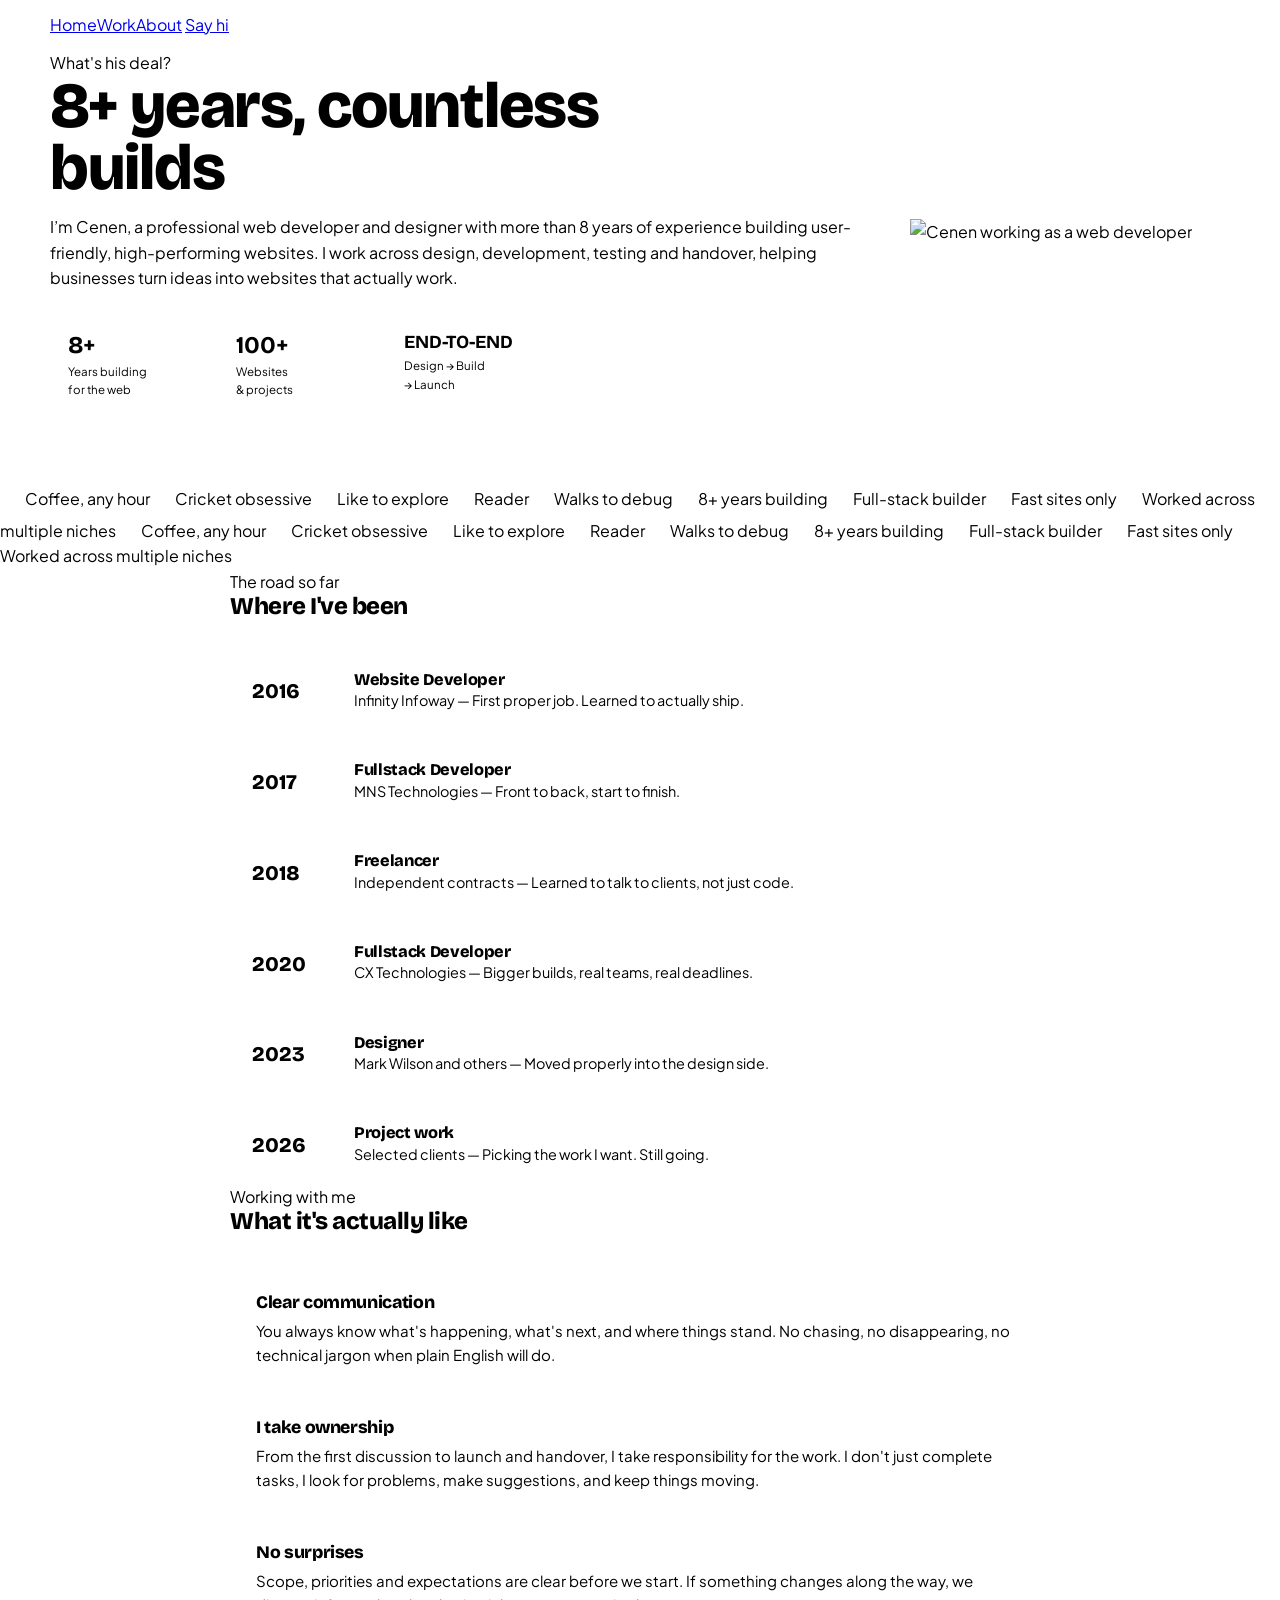
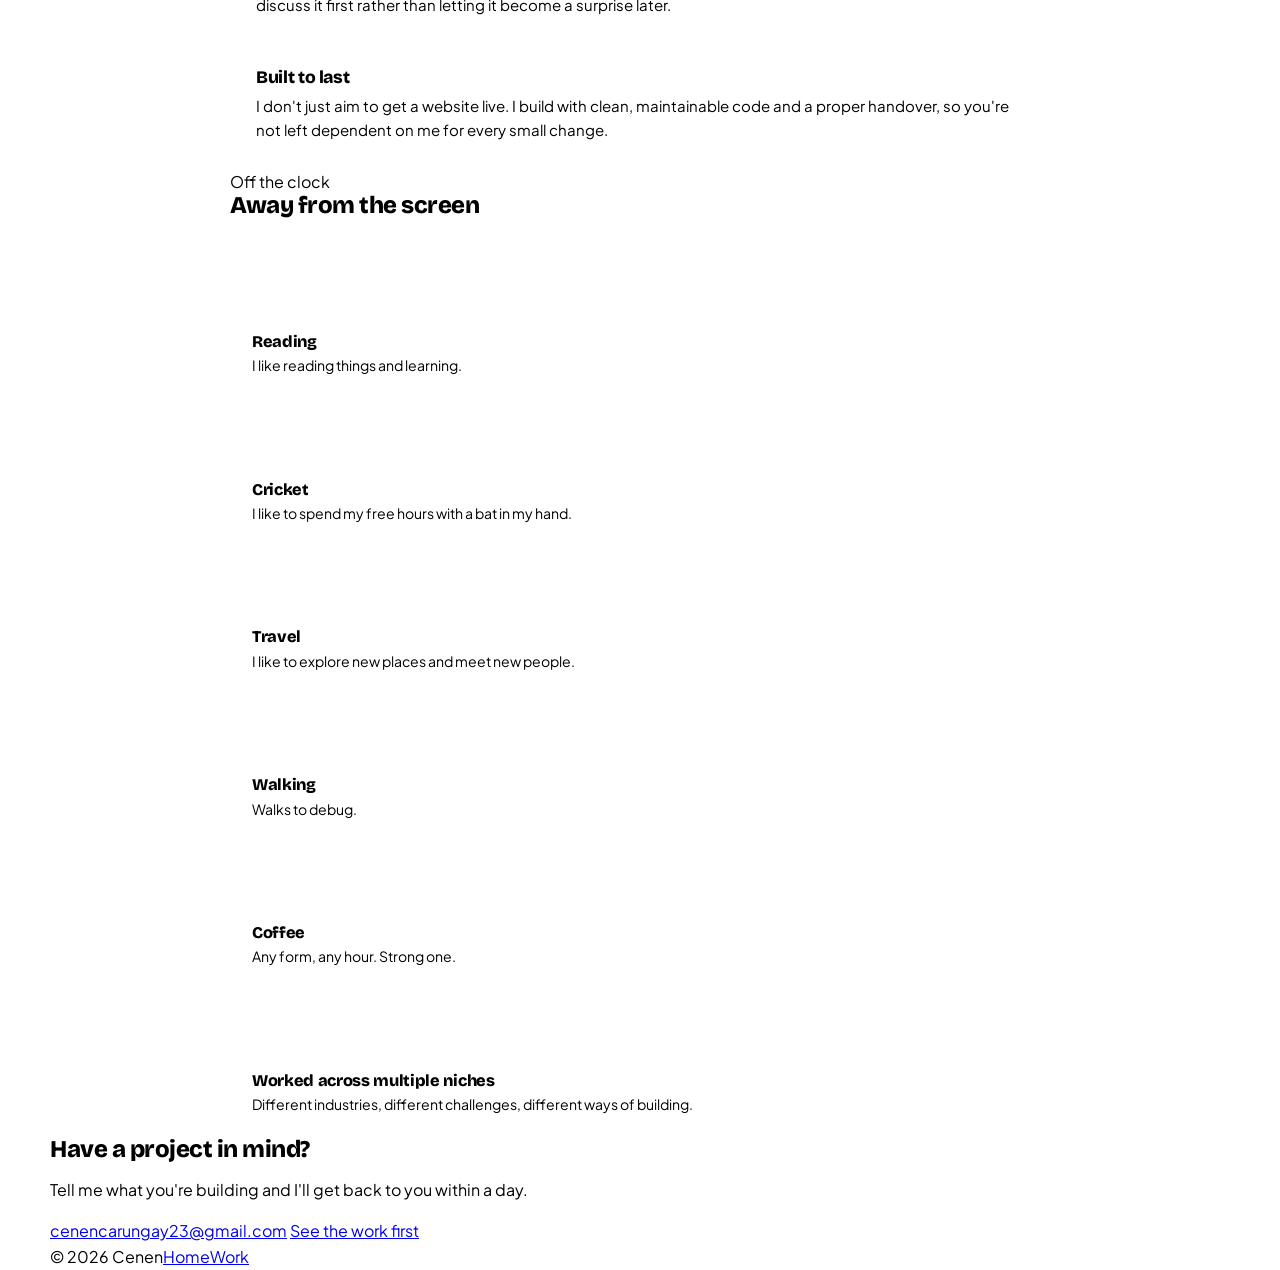
==== about.html @ 4cf8fb5e "Add files via upload" ====
<!DOCTYPE html>
<html lang="en">
<head>
<meta charset="UTF-8">
<meta name="viewport" content="width=device-width,initial-scale=1">
<title>About — Cenen</title>
<meta name="description" content="8+ years, countless builds">
<link rel="preconnect" href="https://fonts.googleapis.com">
<link rel="preconnect" href="https://fonts.gstatic.com" crossorigin>
<link href="https://fonts.googleapis.com/css2?family=Bricolage+Grotesque:opsz,wght@12..96,400..800&family=Plus+Jakarta+Sans:wght@400;500;600;700&display=swap" rel="stylesheet">
<link rel="stylesheet" href="style.css">
</head>
<body>

<nav class="top"><div class="wrap in">
  <a class="brand" href="index.html" id="siteLogo"></a>
  <div class="links">
    <a href="index.html">Home</a><a href="work.html">Work</a><a href="about.html">About</a>
    <a href="mailto:cenencarungay23@gmail.com">Say hi</a>
  </div>
</div></nav>

<section class="blk" style="position:relative;overflow:hidden">
  <div class="wrap" style="display:grid;grid-template-columns:1fr 320px;gap:clamp(24px,5vw,56px);align-items:center" id="topGrid">
    <div>
      <span class="eyeb">What's his deal?</span>
      <h1 style="font-size:clamp(2.2rem,6vw,4rem);max-width:15ch;margin-bottom:16px" data-kin>8+ years, countless builds</h1>
      <p class="lead">I’m Cenen, a professional web developer and designer with more than 8 years of experience building user-friendly, high-performing websites. I work across design, development, testing and handover, helping businesses turn ideas into websites that actually work.</p>
 <div style="display:flex;gap:12px;margin-top:28px;flex-wrap:wrap">

  <div style="background:#fff;border:2px solid var(--ink);border-radius:16px;padding:14px 18px;box-shadow:4px 4px 0 var(--ink);min-width:120px">
    <strong style="display:block;font-family:'Bricolage Grotesque';font-size:1.5rem;line-height:1">8+</strong>
    <span style="display:block;font-size:.72rem;color:var(--ink2);margin-top:6px">Years building<br>for the web</span>
  </div>

  <div style="background:#fff;border:2px solid var(--ink);border-radius:16px;padding:14px 18px;box-shadow:4px 4px 0 var(--ink);min-width:120px">
    <strong style="display:block;font-family:'Bricolage Grotesque';font-size:1.5rem;line-height:1">100+</strong>
    <span style="display:block;font-size:.72rem;color:var(--ink2);margin-top:6px">Websites<br>& projects</span>
  </div>

  <div style="background:#fff;border:2px solid var(--ink);border-radius:16px;padding:14px 18px;box-shadow:4px 4px 0 var(--ink);min-width:145px">
    <strong style="display:block;font-family:'Bricolage Grotesque';font-size:1.15rem;line-height:1">END-TO-END</strong>
    <span style="display:block;font-size:.72rem;color:var(--ink2);margin-top:6px">Design → Build<br>→ Launch</span>
  </div>

</div>
   
</div>
    <div id="portrait" class="plx" data-plx="-6">
  <img src="Images/coder.png" alt="Cenen working as a web developer">
</div>
  </div>
  <span class="sticker" style="--r:-11deg;bottom:8%;left:3%"><svg width="60" height="60"><use href="#s-wrench"/></svg></span>
</section>

<div class="strip"><div class="rail" id="rail"></div></div>

<!-- TIMELINE -->
<section class="blk rv">
  <div class="wrap tight">
    <span class="eyeb">The road so far</span>
    <h2 class="big" data-kin>Where I've been</h2>
    <div style="display:grid;gap:14px;margin-top:36px" id="road"></div>
  </div>
</section>

<!-- HOW I WORK -->
<section class="blk rv">
  <div class="wrap tight">
    <span class="eyeb">Working with me</span>
    <h2 class="big" data-kin>What it's actually like</h2>
    <div class="grid" style="grid-template-columns:repeat(auto-fit,minmax(250px,1fr));margin-top:36px">
      <div class="card" style="padding:26px"><h3 style="font-size:1.1rem;margin-bottom:8px">Clear communication</h3><p style="margin:0;color:var(--ink2);font-size:.94rem">You always know what's happening, what's next, and where things stand. No chasing, no disappearing, no technical jargon when plain English will do.</p></div>
      <div class="card" style="padding:26px"><h3 style="font-size:1.1rem;margin-bottom:8px">I take ownership</h3><p style="margin:0;color:var(--ink2);font-size:.94rem">From the first discussion to launch and handover, I take responsibility for the work. I don't just complete tasks, I look for problems, make suggestions, and keep things moving.</p></div>
      <div class="card" style="padding:26px"><h3 style="font-size:1.1rem;margin-bottom:8px">No surprises</h3><p style="margin:0;color:var(--ink2);font-size:.94rem">Scope, priorities and expectations are clear before we start. If something changes along the way, we discuss it first rather than letting it become a surprise later.</p></div>
      <div class="card" style="padding:26px"><h3 style="font-size:1.1rem;margin-bottom:8px">Built to last</h3><p style="margin:0;color:var(--ink2);font-size:.94rem">I don't just aim to get a website live. I build with clean, maintainable code and a proper handover, so you're not left dependent on me for every small change.</p></div>
    </div>
  </div>
</section>

<!-- OFF THE CLOCK -->
<section class="blk rv">
  <div class="wrap tight">
    <span class="eyeb">Off the clock</span>
    <h2 class="big" data-kin>Away from the screen</h2>
    <div class="grid" style="grid-template-columns:repeat(auto-fit,minmax(180px,1fr));margin-top:34px" id="hobbies"></div>
  </div>
</section>

<section class="blk rv">
  <div class="wrap">
    <div class="finale">
      <h2>Have a project in mind?</h2>
      <p>Tell me what you're building and I'll get back to you within a day.</p>
      <div class="cta" style="justify-content:center">
        <a href="mailto:cenencarungay23@gmail.com" class="btn sun">cenencarungay23@gmail.com</a>
        <a href="work.html" class="btn ghost">See the work first</a>
      </div>
    </div>
    <div class="foot"><span>© 2026 Cenen</span><a href="index.html">Home</a><a href="work.html">Work</a></div>
  </div>
</section>

<script src="app.js"></script>
<script>
document.addEventListener('DOMContentLoaded',()=>{
 

 const bits=[['s-coffee','Coffee, any hour'],['s-bat','Cricket obsessive'],['s-plane','Like to explore'],
    ['s-book','Reader'],['s-walk','Walks to debug'],
    ['s-code','8+ years building'],['s-layers','Full-stack builder'],['s-bolt','Fast sites only'],['s-compass','Worked across multiple niches']];
  document.getElementById('rail').innerHTML=[...bits,...bits]
    .map(([id,t])=>`<span class="mini"><svg width="25" height="25"><use href="#${id}"/></svg>${t}</span>`).join('');

  const road=[
    ['2016','Website Developer','Infinity Infoway','First proper job. Learned to actually ship.'],
    ['2017','Fullstack Developer','MNS Technologies','Front to back, start to finish.'],
    ['2018','Freelancer','Independent contracts','Learned to talk to clients, not just code.'],
    ['2020','Fullstack Developer','CX Technologies','Bigger builds, real teams, real deadlines.'],
    ['2023','Designer','Mark Wilson and others','Moved properly into the design side.'],
    ['2026','Project work','Selected clients','Picking the work I want. Still going.'],
  ];
  document.getElementById('road').innerHTML=road.map(([y,r,c,n])=>`
    <div class="card" style="display:grid;grid-template-columns:84px 1fr;gap:18px;align-items:center;padding:18px 22px">
      <span style="font-family:Bricolage Grotesque;font-weight:800;font-size:1.3rem">${y}</span>
      <div><h4 style="font-size:1.02rem">${r}</h4>
      <p style="margin:2px 0 0;color:var(--ink2);font-size:.9rem">${c} — ${n}</p></div>
    </div>`).join('');

  const hob=[['s-book','Reading','I like reading things and learning.'],
    ['s-bat','Cricket','I like to spend my free hours with a bat in my hand.'],
    ['s-plane','Travel','I like to explore new places and meet new people.'],
    ['s-walk','Walking','Walks to debug.'],
    ['s-coffee','Coffee','Any form, any hour. Strong one.'],
    ['s-compass','Worked across multiple niches','Different industries, different challenges, different ways of building.']];
  document.getElementById('hobbies').innerHTML=hob.map(([id,t,d])=>`
    <div class="card" style="padding:22px">
      <svg width="42" height="42" style="margin-bottom:12px"><use href="#${id}"/></svg>
      <h4 style="font-size:1.02rem;margin-bottom:5px">${t}</h4>
      <p style="margin:0;color:var(--ink2);font-size:.88rem">${d}</p>
    </div>`).join('');

  if(window.innerWidth<820) document.getElementById('topGrid').style.gridTemplateColumns='1fr';
});
</script>
</body>
</html>
---- style.css ----
{
--bg:#EDEEF9; --bg2:#F7F7FD; --ink:#191B2E; --ink2:#5B5E7A;
--tomato:#FF5C39; --sky:#3E7BFA; --grass:#2FA36B; --sun:#FFC53D; --grape:#8B5CF6;
--shadow:5px 6px 0 var(--ink);
--shadow-lg:9px 11px 0 var(--ink);
}
{box-sizing;}
html{scroll-behavior;}
body{
margin:0;background(--bg);color(--ink);
font-family:'Plus Jakarta Sans',system-ui,sans-serif;line-height:1.6;
-webkit-font-smoothing;overflow-x;
}
h1,h2,h3,h4,.disp{font-family:'Bricolage Grotesque',sans-serif;font-weight:800;line-height:.96;letter-spacing:-.02em;margin:0;}
a{color;}
img,svg{display;max-width:100%;}
::selection{background(--sun);}
a,button{outline:3px solid var(--sky);outline-offset:3px;border-radius:10px;}
@media(prefers-reduced-motion){{animation-duration:.01ms!important;animation-iteration-count:1!important;transition-duration:.01ms!important;scroll-behavior!important;}}
.wrap{max-width:1180px;margin:0 auto;padding:0 clamp(18px,4vw,40px);}
.tight{max-width:820px;}

/* ---------- nav ---------- .*/
nav.top{position;top:0;z-index:80;background(237,238,249,.85);backdrop-filter(12px);border-bottom:2px solid var(--ink);}
nav.top .in{display;align-items;gap:12px;padding:12px 0;}
.brand{display;align-items;gap:9px;text-decoration;font-family:'Bricolage Grotesque';font-weight:800;font-size:1.14rem;}
.brand .blob{width:26px;height:26px;background(--tomato);border:2px solid var(--ink);border-radius:52% 48% 44% 56%/56% 46% 54% 44%;animation 7s ease-in-out infinite;}
@keyframes morph{50%{border-radius:44% 56% 56% 44%/48% 56% 44% 52%;transform(12deg);}}
nav.top .links{margin-left;display;gap:4p
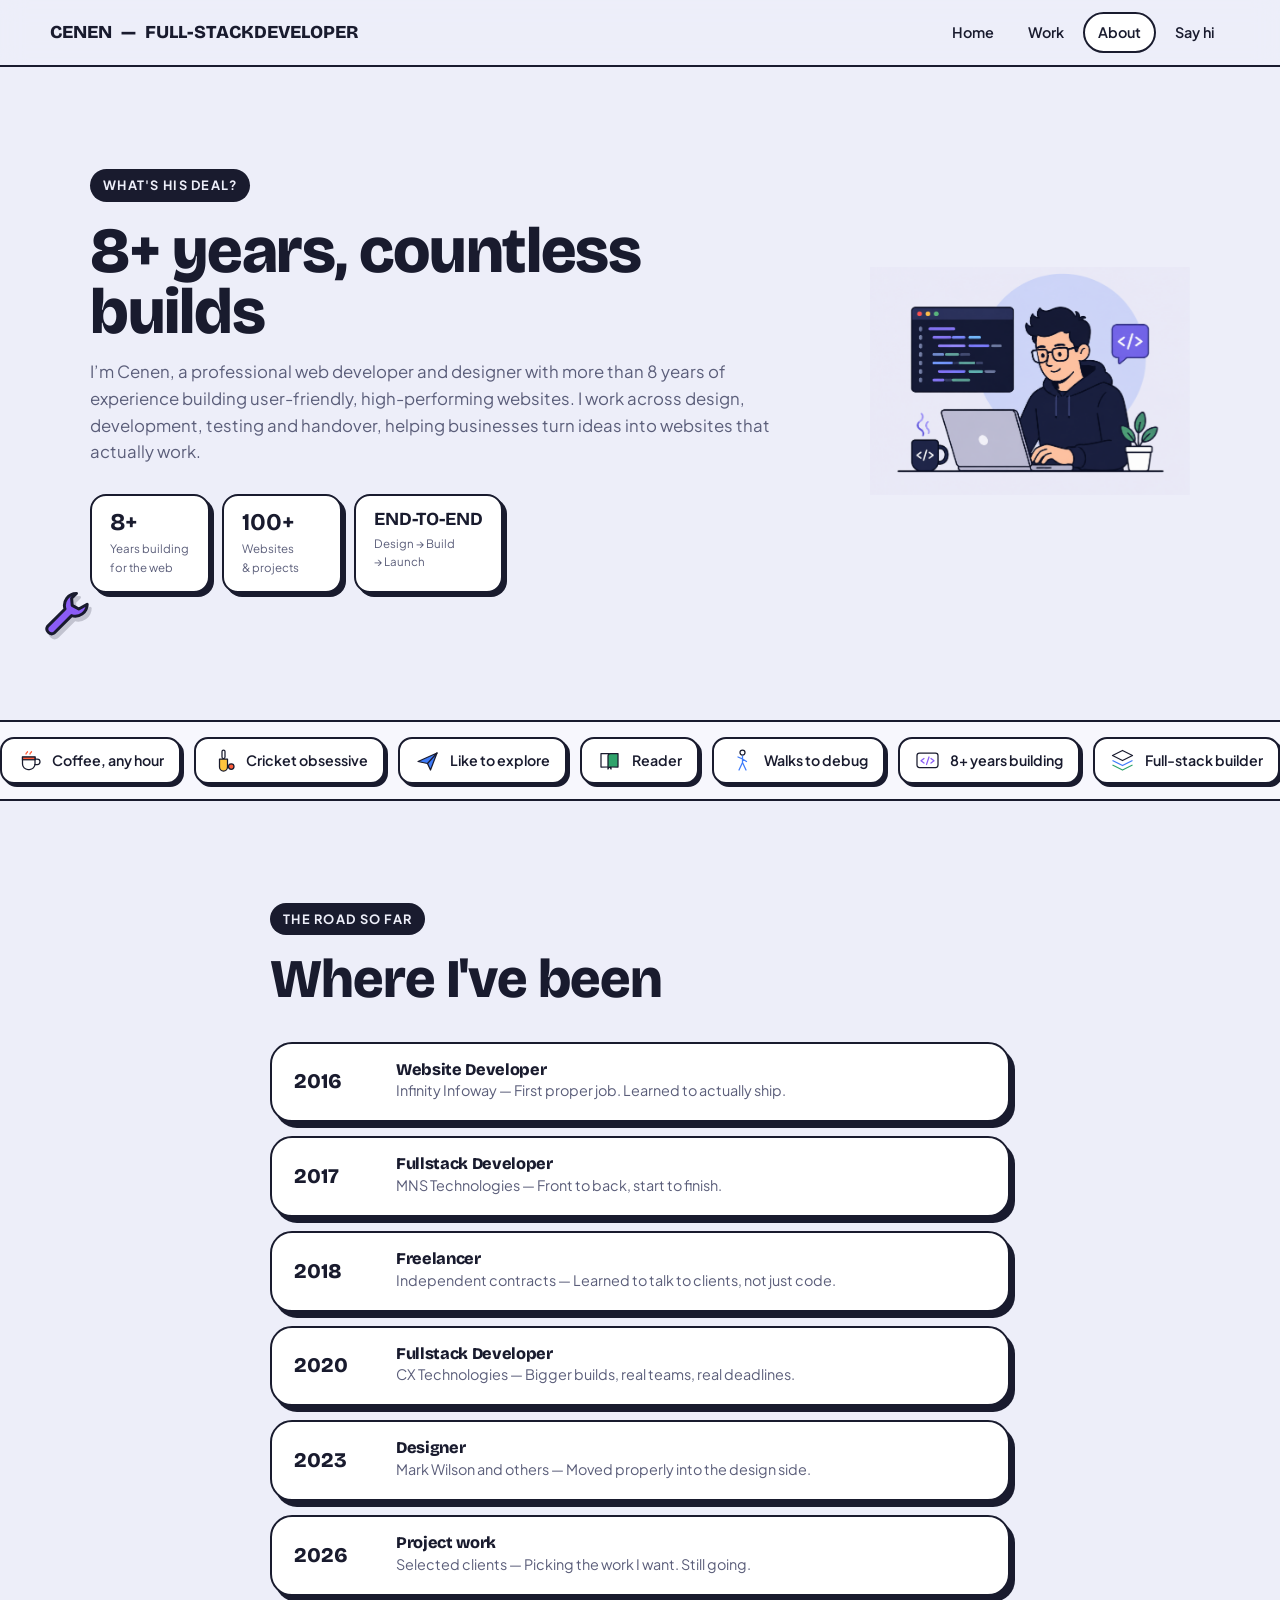
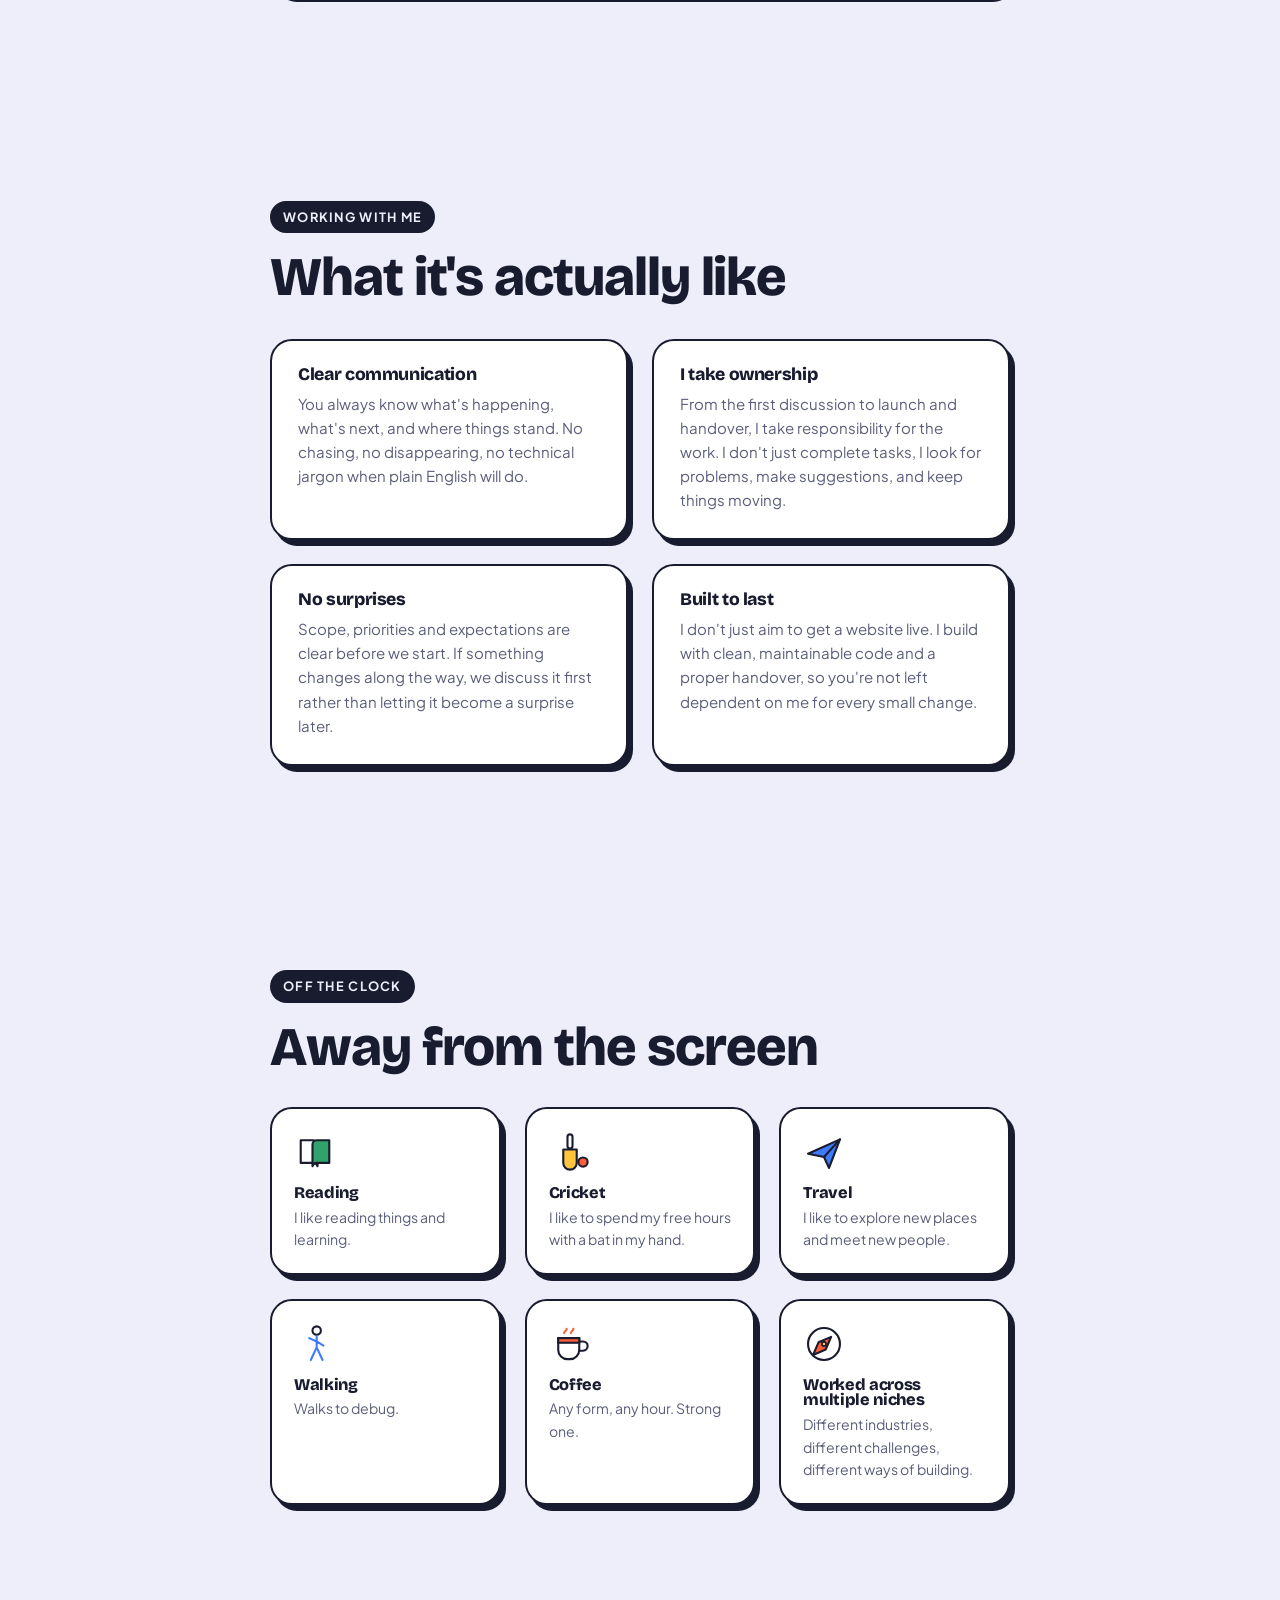
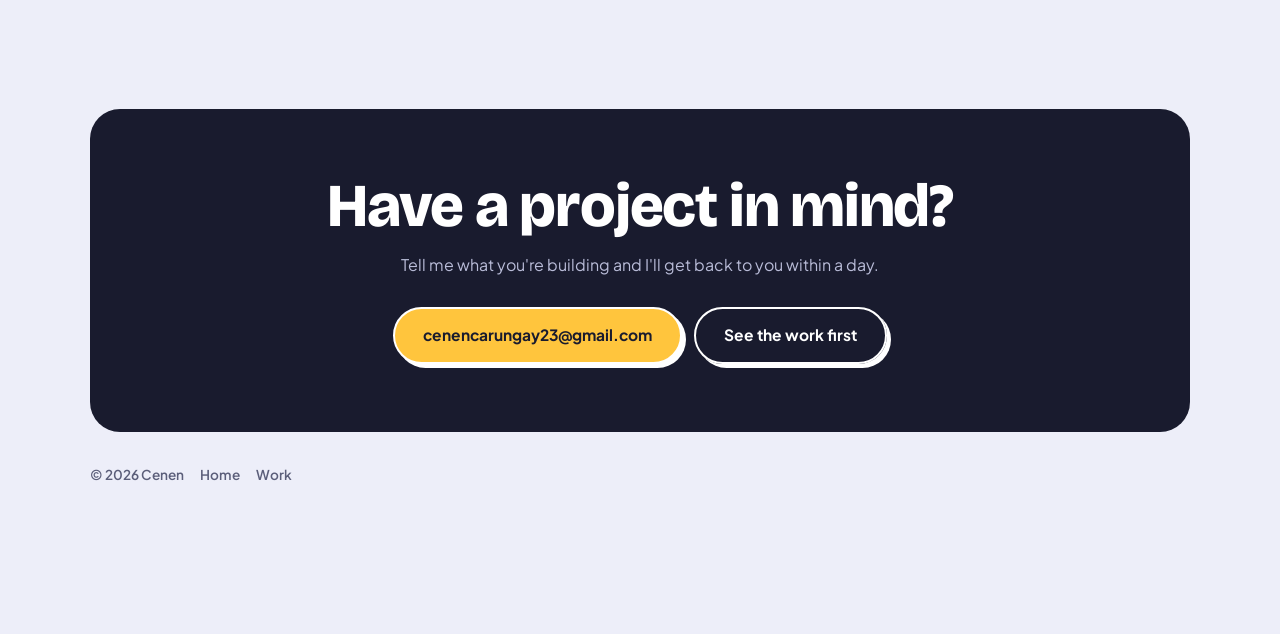
==== commit 281780ae: "Update about.html" ====
--- a/about.html
+++ b/about.html
@@ -3,7 +3,7 @@
 <head>
 <meta charset="UTF-8">
 <meta name="viewport" content="width=device-width,initial-scale=1">
-<title>About — Cenen</title>
+<title>About-Cenen</title>
 <meta name="description" content="8+ years, countless builds">
 <link rel="preconnect" href="https://fonts.googleapis.com">
 <link rel="preconnect" href="https://fonts.gstatic.com" crossorigin>
--- a/style.css
+++ b/style.css
@@ -1,29 +1,350 @@
-{
---bg:#EDEEF9; --bg2:#F7F7FD; --ink:#191B2E; --ink2:#5B5E7A;
---tomato:#FF5C39; --sky:#3E7BFA; --grass:#2FA36B; --sun:#FFC53D; --grape:#8B5CF6;
---shadow:5px 6px 0 var(--ink);
---shadow-lg:9px 11px 0 var(--ink);
-}
-{box-sizing;}
-html{scroll-behavior;}
+/* Cenen Portfolio — clean shared stylesheet
+   Work-page and case-study styles are scoped so editing one page
+   does not change the other.
+*/
+
+:root{
+  --bg:#EDEEF9; --bg2:#F7F7FD; --ink:#191B2E; --ink2:#5B5E7A;
+  --tomato:#FF5C39; --sky:#3E7BFA; --grass:#2FA36B; --sun:#FFC53D; --grape:#8B5CF6;
+  --shadow:5px 6px 0 var(--ink);
+  --shadow-lg:9px 11px 0 var(--ink);
+}
+
+*{box-sizing:border-box;}
+html{scroll-behavior:smooth;}
 body{
-margin:0;background(--bg);color(--ink);
-font-family:'Plus Jakarta Sans',system-ui,sans-serif;line-height:1.6;
--webkit-font-smoothing;overflow-x;
-}
-h1,h2,h3,h4,.disp{font-family:'Bricolage Grotesque',sans-serif;font-weight:800;line-height:.96;letter-spacing:-.02em;margin:0;}
-a{color;}
-img,svg{display;max-width:100%;}
-::selection{background(--sun);}
-a,button{outline:3px solid var(--sky);outline-offset:3px;border-radius:10px;}
-@media(prefers-reduced-motion){{animation-duration:.01ms!important;animation-iteration-count:1!important;transition-duration:.01ms!important;scroll-behavior!important;}}
+  margin:0;background:var(--bg);color:var(--ink);
+  font-family:'Plus Jakarta Sans',system-ui,sans-serif;line-height:1.6;
+  -webkit-font-smoothing:antialiased;overflow-x:hidden;
+}
+h1,h2,h3,h4,.disp{
+  font-family:'Bricolage Grotesque',sans-serif;font-weight:800;
+  line-height:.96;letter-spacing:-.02em;margin:0;
+}
+a{color:inherit;}
+img,svg{display:block;max-width:100%;}
+::selection{background:var(--sun);}
+a:focus-visible,button:focus-visible{
+  outline:3px solid var(--sky);outline-offset:3px;border-radius:10px;
+}
+@media(prefers-reduced-motion:reduce){
+  *{animation-duration:.01ms!important;animation-iteration-count:1!important;
+  transition-duration:.01ms!important;scroll-behavior:auto!important;}
+}
 .wrap{max-width:1180px;margin:0 auto;padding:0 clamp(18px,4vw,40px);}
 .tight{max-width:820px;}
 
-/* ---------- nav ---------- .*/
-nav.top{position;top:0;z-index:80;background(237,238,249,.85);backdrop-filter(12px);border-bottom:2px solid var(--ink);}
-nav.top .in{display;align-items;gap:12px;padding:12px 0;}
-.brand{display;align-items;gap:9px;text-decoration;font-family:'Bricolage Grotesque';font-weight:800;font-size:1.14rem;}
-.brand .blob{width:26px;height:26px;background(--tomato);border:2px solid var(--ink);border-radius:52% 48% 44% 56%/56% 46% 54% 44%;animation 7s ease-in-out infinite;}
-@keyframes morph{50%{border-radius:44% 56% 56% 44%/48% 56% 44% 52%;transform(12deg);}}
-nav.top .links{margin-left;display;gap:4p
+/* ---------- nav ---------- */
+nav.top{
+  position:sticky;top:0;z-index:80;background:rgba(237,238,249,.85);
+  backdrop-filter:blur(12px);border-bottom:2px solid var(--ink);
+}
+nav.top .in{display:flex;align-items:center;gap:12px;padding:12px 0;}
+.brand{
+  display:flex;align-items:center;gap:9px;text-decoration:none;
+  font-family:'Bricolage Grotesque';font-weight:800;font-size:1.14rem;
+}
+.brand .blob{
+  width:26px;height:26px;background:var(--tomato);border:2px solid var(--ink);
+  border-radius:52% 48% 44% 56%/56% 46% 54% 44%;
+  animation:morph 7s ease-in-out infinite;
+}
+@keyframes morph{
+  50%{border-radius:44% 56% 56% 44%/48% 56% 44% 52%;transform:rotate(12deg);}
+}
+nav.top .links{margin-left:auto;display:flex;gap:4px;flex-wrap:wrap;}
+nav.top .links a{
+  text-decoration:none;font-weight:600;font-size:.9rem;padding:7px 13px;
+  border-radius:999px;border:2px solid transparent;transition:.18s;
+}
+nav.top .links a:hover,nav.top .links a.on{
+  border-color:var(--ink);background:#fff;
+}
+
+/* ---------- buttons ---------- */
+.btn{
+  display:inline-flex;align-items:center;justify-content:center;gap:9px;
+  text-decoration:none;font-weight:700;font-size:.97rem;min-height:52px;
+  padding:14px 28px;border-radius:999px;border:2px solid var(--ink);
+  background:#fff;cursor:pointer;box-shadow:3px 3px 0 var(--ink);
+  transition:transform .16s,box-shadow .16s;font-family:inherit;color:var(--ink);
+}
+.btn:hover{transform:translate(-1px,-1px);box-shadow:4px 4px 0 var(--ink);}
+.btn:active{transform:translate(1px,1px);box-shadow:1px 1px 0 var(--ink);}
+.btn.solid{background:var(--tomato);color:#fff;}
+.btn.sun{background:var(--sun);}
+.btn.ghost{background:#fff;}
+.cta{display:flex;gap:12px;flex-wrap:wrap;margin-top:30px;}
+
+/* ---------- shared bits ---------- */
+.eyeb{
+  display:inline-block;font-weight:700;font-size:.8rem;text-transform:uppercase;
+  letter-spacing:.1em;background:var(--ink);color:var(--bg);
+  padding:6px 13px;border-radius:99px;margin-bottom:18px;
+}
+h2.big{font-size:clamp(2rem,5vw,3.4rem);margin-bottom:14px;max-width:19ch;}
+.lead{color:var(--ink2);font-size:1.05rem;max-width:60ch;margin:0;}
+section.blk{padding:clamp(56px,8vw,104px) 0;position:relative;}
+.card{background:#fff;border:2px solid var(--ink);border-radius:22px;box-shadow:var(--shadow);}
+
+/* ---------- kinetic type ---------- */
+.kin{display:inline-block;}
+.kin .ch{display:inline-block;opacity:0;transform:translateY(.5em) rotate(-6deg);}
+.kin.go .ch{animation:chIn .55s cubic-bezier(.2,.9,.25,1) forwards;}
+@keyframes chIn{to{opacity:1;transform:none;}}
+.hl{position:relative;white-space:nowrap;}
+.hl::after{
+  content:"";position:absolute;left:-2%;right:-2%;bottom:.06em;height:.28em;
+  background:var(--sun);z-index:-1;border-radius:5px;
+  transform:rotate(-1.2deg) scaleX(0);transform-origin:left;
+  transition:transform .6s .5s cubic-bezier(.2,.9,.25,1);
+}
+.hl.go::after{transform:rotate(-1.2deg) scaleX(1);}
+
+/* ---------- stickers ---------- */
+.sticker{
+  position:absolute;z-index:4;cursor:grab;touch-action:none;user-select:none;
+  filter:drop-shadow(3px 4px 0 rgba(25,27,46,.2));
+  animation:bob 5.5s ease-in-out infinite;
+}
+.sticker:active{cursor:grabbing;}
+@keyframes bob{
+  0%,100%{transform:translateY(0) rotate(var(--r,0deg));}
+  50%{transform:translateY(-10px) rotate(calc(var(--r,0deg) + 3deg));}
+}
+.sticker.held{
+  animation:none!important;z-index:60;
+  filter:drop-shadow(9px 11px 0 rgba(25,27,46,.24));
+}
+
+/* ---------- marquee ---------- */
+.strip{
+  margin-top:24px;border-top:2px solid var(--ink);border-bottom:2px solid var(--ink);
+  background:var(--bg2);padding:15px 0;overflow:hidden;
+}
+.rail{display:flex;gap:13px;width:max-content;animation:slide 36s linear infinite;}
+.strip:hover .rail{animation-play-state:paused;}
+@keyframes slide{to{transform:translateX(-50%);}}
+.mini{
+  display:flex;align-items:center;gap:10px;background:#fff;border:2px solid var(--ink);
+  border-radius:14px;padding:9px 15px;white-space:nowrap;font-weight:600;
+  font-size:.89rem;box-shadow:3px 3px 0 var(--ink);
+}
+
+/* ============================================================
+   WORK PAGE — keep these rules scoped to .work-page
+   ============================================================ */
+.filters{
+  display:flex;gap:9px;flex-wrap:wrap;margin:30px 0 26px;
+}
+.filters button{
+  font-weight:700;font-size:.86rem;padding:9px 16px;border-radius:99px;
+  cursor:pointer;border:2px solid var(--ink);background:#fff;
+  box-shadow:3px 3px 0 var(--ink);transition:.16s;font-family:inherit;
+}
+.filters button:hover{
+  transform:translate(-1px,-1px);box-shadow:4px 4px 0 var(--ink);
+}
+.filters button.on{background:var(--ink);color:var(--bg);}
+.grid{
+  display:grid;grid-template-columns:repeat(auto-fill,minmax(290px,1fr));gap:24px;
+}
+.wcard{
+  display:block;text-decoration:none;background:#fff;border:2px solid var(--ink);
+  border-radius:22px;overflow:hidden;box-shadow:var(--shadow);
+  transition:transform .22s,box-shadow .22s;
+}
+.wcard:hover{
+  transform:translate(-3px,-5px);box-shadow:var(--shadow-lg);
+}
+.wcard .art{
+  height:220px;overflow:hidden;border-bottom:2px solid var(--ink);background:#fff;
+}
+.wcard .art img{
+  width:100%;height:100%;object-fit:contain;object-position:center top;
+  display:block;transition:transform .35s;
+}
+.wcard .art svg{
+  width:100%;height:auto;display:block;transition:transform .35s;
+}
+.wcard:hover .art img,
+.wcard:hover .art svg{transform:scale(1.04);}
+.wcard .meta{
+  padding:15px 17px;display:flex;align-items:center;justify-content:space-between;gap:10px;
+}
+.wcard .meta b{font-size:1rem;}
+.wcard .meta small{
+  display:block;color:var(--ink2);font-weight:600;font-size:.8rem;margin-top:2px;
+}
+.tag{
+  font-size:.76rem;font-weight:700;padding:5px 11px;border-radius:99px;
+  border:2px solid var(--ink);white-space:nowrap;
+}
+
+/* ============================================================
+   CASE STUDY PAGE — isolated from Work page
+   ============================================================ */
+
+.case-hero{padding:clamp(36px,6vw,72px) 0 0;}
+.back{
+  display:inline-flex;align-items:center;gap:7px;font-weight:700;font-size:.9rem;
+  text-decoration:none;margin-bottom:22px;
+}
+.back:hover{color:var(--tomato);}
+.case-title{
+  font-size:clamp(2.2rem,6vw,4.2rem);margin-bottom:16px;
+}
+.facts{
+  display:grid;grid-template-columns:repeat(4,1fr);gap:0;border:2px solid var(--ink);
+  border-radius:18px;overflow:hidden;background:#fff;margin:34px 0;
+}
+.facts div{padding:18px 20px;border-right:2px solid var(--ink);}
+.facts div:last-child{border-right:none;}
+.facts dt{
+  font-size:.74rem;text-transform:uppercase;letter-spacing:.09em;
+  font-weight:700;color:var(--ink2);
+}
+.facts dd{margin:5px 0 0;font-weight:700;font-size:1.02rem;}
+.case-body{width:100%;}
+.case-body h3{
+  font-size:clamp(1.3rem,2.6vw,1.9rem);margin:44px 0 12px;
+}
+.case-body p{
+  color:var(--ink2);font-size:1.03rem;margin:0 0 14px;
+}
+.case-body ul{
+  color:var(--ink2);padding-left:20px;margin:0 0 14px;
+}
+.case-body li{margin-bottom:7px;}
+.shotframe{
+  width:100%;border:2px solid var(--ink);border-radius:22px;overflow:hidden;
+  box-shadow:var(--shadow);margin:30px 0;background:#fff;
+}
+.shotframe img{
+  display:block;width:100%;height:auto;max-width:100%;
+}
+.todo{
+  background:#FFF6D8;border:2px dashed var(--ink);border-radius:14px;
+  padding:14px 18px;font-size:.9rem;font-weight:600;margin:18px 0;
+}
+.nextcase{
+  display:flex;justify-content:space-between;align-items:center;gap:16px;
+  flex-wrap:wrap;border-top:2px solid var(--ink);padding-top:26px;margin-top:56px;
+}
+
+/* ---------- pinned scroll scene ---------- */
+.pin-outer{height:280vh;position:relative;}
+.pin{
+  position:sticky;top:0;height:100vh;display:flex;align-items:center;overflow:hidden;
+}
+.pin-track{display:flex;gap:28px;padding:0 6vw;will-change:transform;}
+.pin-card{
+  flex:0 0 clamp(240px,26vw,340px);background:#fff;border:2px solid var(--ink);
+  border-radius:24px;padding:28px;box-shadow:var(--shadow);
+}
+.pin-card b{
+  display:inline-block;font-family:'Bricolage Grotesque';font-size:1.15rem;width:40px;
+  height:40px;line-height:36px;text-align:center;border:2px solid var(--ink);
+  border-radius:99px;background:var(--sun);margin-bottom:14px;
+}
+.pin-card h4{font-size:1.15rem;margin-bottom:7px;}
+.pin-card p{margin:0;color:var(--ink2);font-size:.93rem;}
+
+/* ---------- parallax ---------- */
+.plx{will-change:transform;}
+
+/* ---------- finale ---------- */
+.finale{
+  background:var(--ink);color:var(--bg);border-radius:30px;
+  padding:clamp(34px,6vw,68px);text-align:center;position:relative;overflow:hidden;
+}
+.finale h2{
+  color:#fff;font-size:clamp(2rem,6vw,3.8rem);margin:0 auto 16px;max-width:17ch;
+}
+.finale p{color:#B9BCD8;max-width:46ch;margin:0 auto;}
+.finale .btn{border-color:#fff;box-shadow:4px 4px 0 #fff;}
+.finale .btn.ghost{background:transparent;color:#fff;}
+.foot{
+  display:flex;gap:16px;flex-wrap:wrap;align-items:center;padding:32px 0 46px;
+  font-size:.85rem;color:var(--ink2);font-weight:600;
+}
+.foot a{text-decoration:none;}
+.foot a:hover{color:var(--ink);}
+
+/* ---------- reveal ---------- */
+.rv{transition:opacity .65s ease,transform .65s ease;}
+.rv.pre{opacity:0;transform:translateY(24px);}
+.rv.pre.in{opacity:1;transform:none;}
+
+/* ---------- build sequence on the monitor ---------- */
+.playbtn{cursor:pointer;transition:opacity .3s;}
+.playbtn .pb-bg,.playbtn .pb-icon{
+  transition:transform .2s;transform-box:fill-box;transform-origin:center;
+}
+.playbtn:hover .pb-bg{transform:scale(1.12);}
+.playbtn:hover .pb-icon{transform:scale(1.12);}
+.playbtn .pb-ring{
+  transform-box:fill-box;transform-origin:center;
+  animation:pbring 2.2s ease-out infinite;
+}
+@keyframes pbring{
+  0%{transform:scale(1);opacity:.55;}
+  70%,100%{transform:scale(1.55);opacity:0;}
+}
+.playbtn:focus-visible .pb-bg{stroke:var(--sky);stroke-width:6;}
+#screenLayer .pop{
+  transform-box:fill-box;transform-origin:center;opacity:0;
+  animation:scPop .45s cubic-bezier(.2,.9,.25,1) forwards;
+}
+@keyframes scPop{
+  from{opacity:0;transform:scale(.82) translateY(6px);}
+  to{opacity:1;transform:none;}
+}
+#screenLayer .typ{opacity:0;animation:scTyp .3s steps(1) forwards;}
+@keyframes scTyp{to{opacity:1;}}
+#screenLayer .caret{
+  opacity:0;animation:scCaret .8s steps(2,start) infinite;animation-delay:inherit;
+}
+@keyframes scCaret{
+  0%,49%{opacity:1;}50%,100%{opacity:0;}
+}
+#screenLayer .confetti{
+  transform-box:fill-box;transform-origin:center;opacity:0;
+  animation:scConf .9s ease-out forwards;
+}
+@keyframes scConf{
+  0%{opacity:0;transform:scale(.4) rotate(0);}
+  40%{opacity:1;}
+  100%{opacity:0;transform:scale(1.3) translateY(-26px) rotate(180deg);}
+}
+.build-bar{display:flex;align-items:center;gap:14px;flex-wrap:wrap;margin-top:14px;}
+#buildCaption{font-weight:700;font-size:.9rem;color:var(--ink2);}
+#buildDots{display:flex;gap:6px;}
+#buildDots i{
+  width:9px;height:9px;border-radius:50%;border:2px solid var(--ink);
+  background:transparent;display:block;transition:background .25s;
+}
+#buildDots i.on{background:var(--sun);}
+
+/* ---------- responsive ---------- */
+@media(max-width:900px){
+  .sticker{display:none;}
+  .pin-outer{height:auto;}
+  .pin{position:static;height:auto;padding:20px 0;}
+  .pin-track{flex-direction:column;padding:0;transform:none!important;}
+  .pin-card{flex:1 1 auto;}
+}
+
+@media(max-width:700px){
+  nav.top .in{padding:10px 18px;}
+  nav.top .links a{font-size:.78rem;padding:6px 8px;}
+  .grid{grid-template-columns:1fr;}
+  .wcard .art{height:220px;}
+
+ .facts{grid-template-columns:1fr 1fr;}
+.facts div:nth-child(2){border-right:none;}
+.facts div{border-bottom:2px solid var(--ink);}
+.facts div:nth-child(3),
+.facts div:nth-child(4){border-bottom:none;}
+.shotframe{border-radius:16px;}
+}
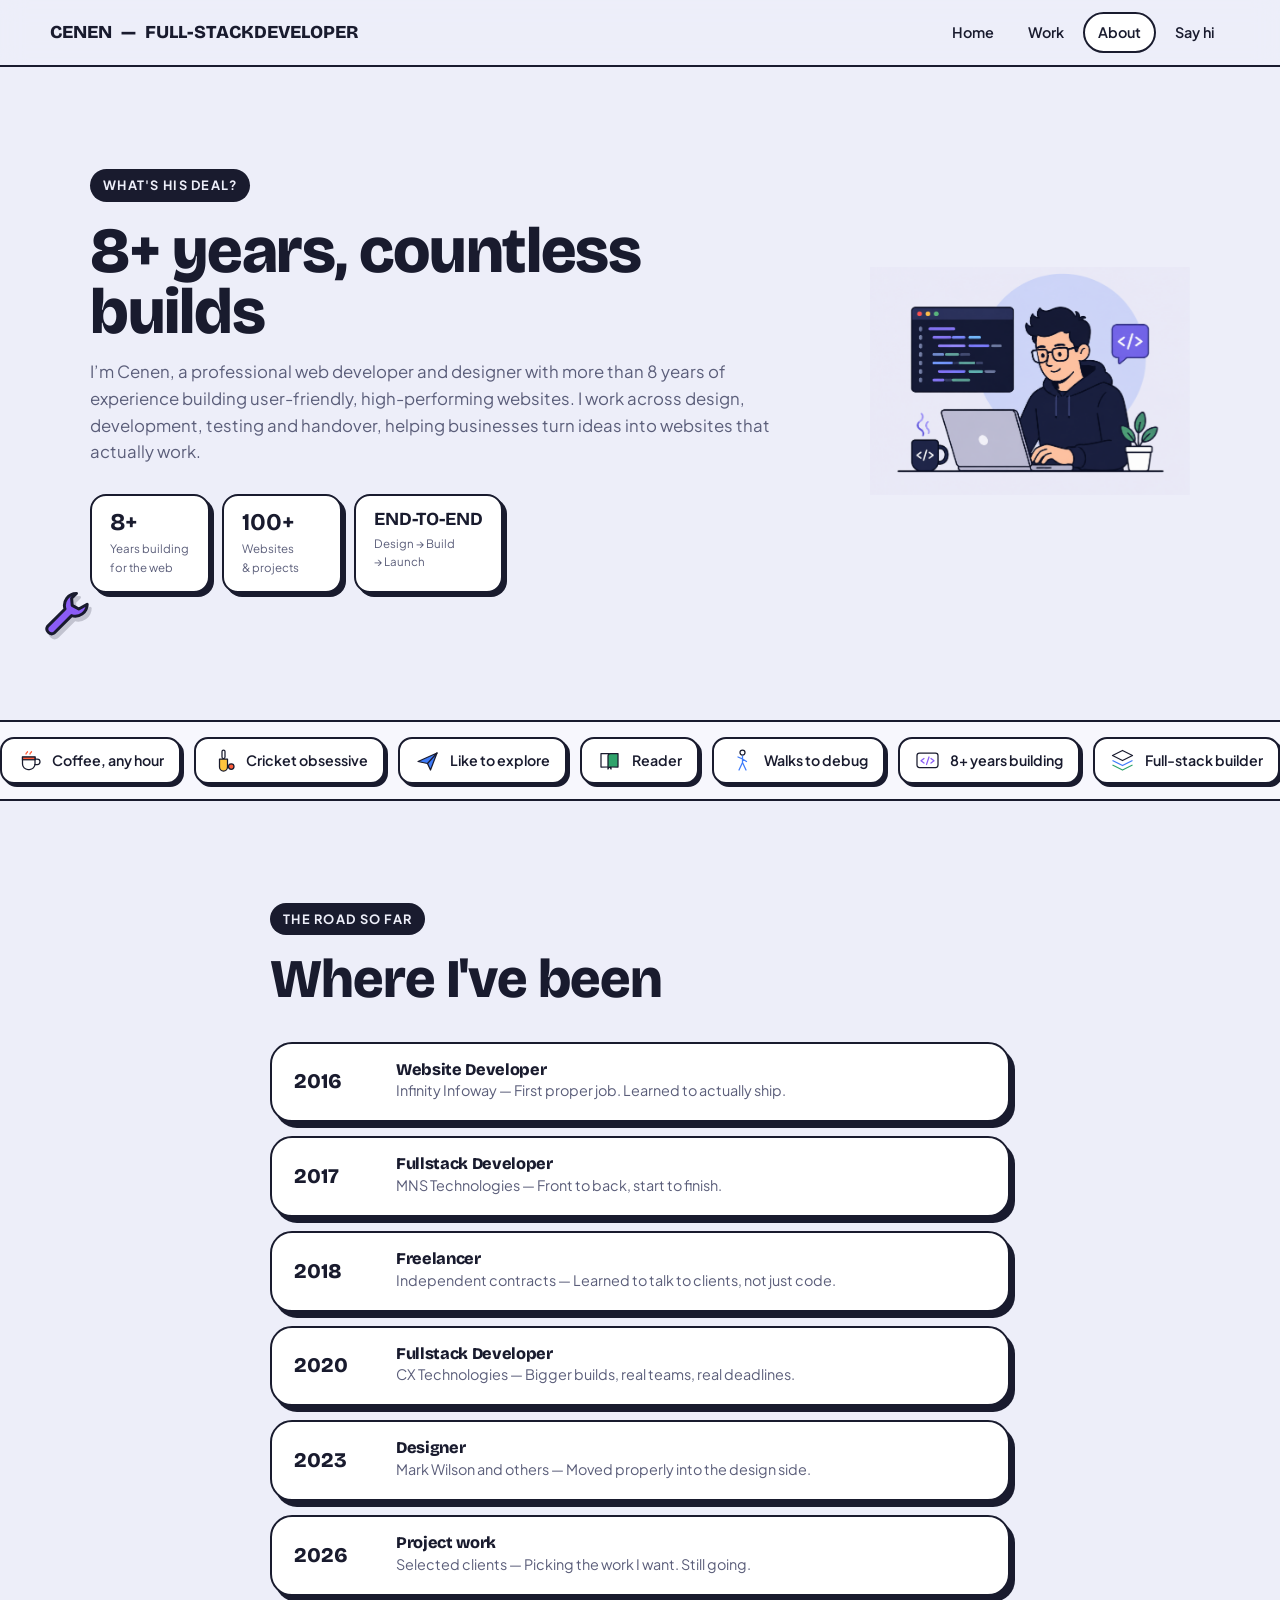
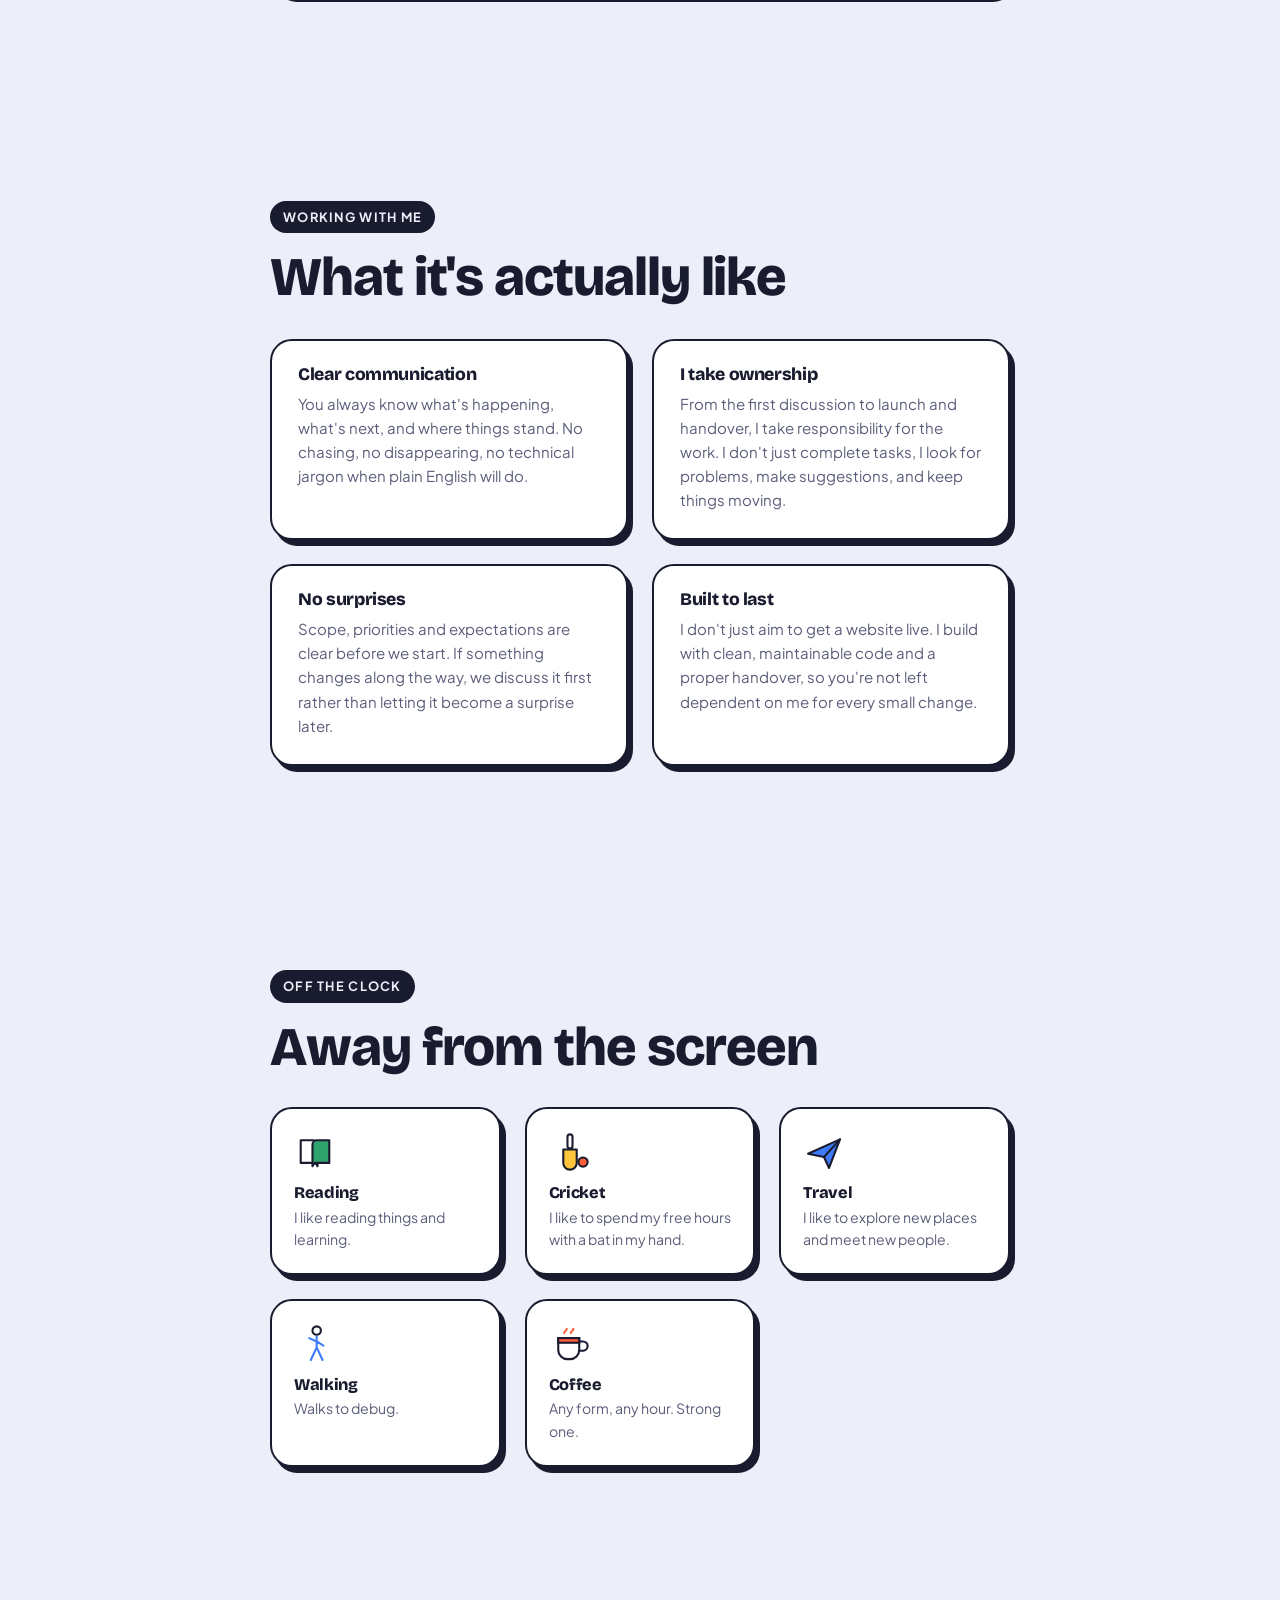
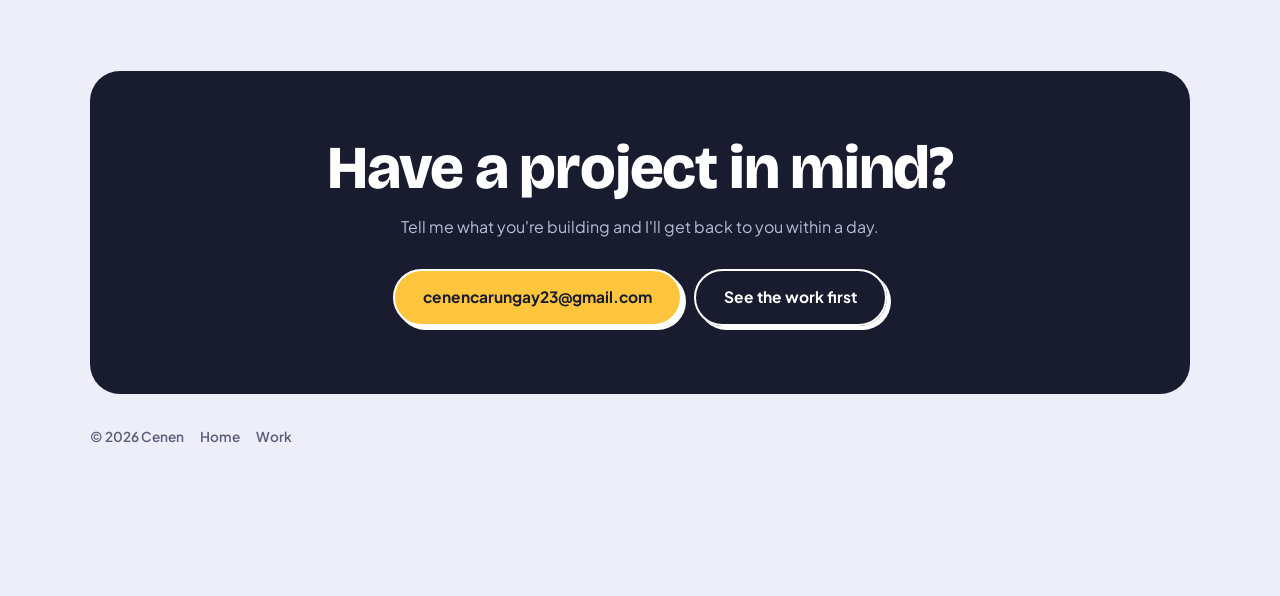
==== commit fdf2e49e: "Update about.html" ====
--- a/about.html
+++ b/about.html
@@ -132,7 +132,7 @@
     ['s-plane','Travel','I like to explore new places and meet new people.'],
     ['s-walk','Walking','Walks to debug.'],
     ['s-coffee','Coffee','Any form, any hour. Strong one.'],
-    ['s-compass','Worked across multiple niches','Different industries, different challenges, different ways of building.']];
+    ];
   document.getElementById('hobbies').innerHTML=hob.map(([id,t,d])=>`
     <div class="card" style="padding:22px">
       <svg width="42" height="42" style="margin-bottom:12px"><use href="#${id}"/></svg>
